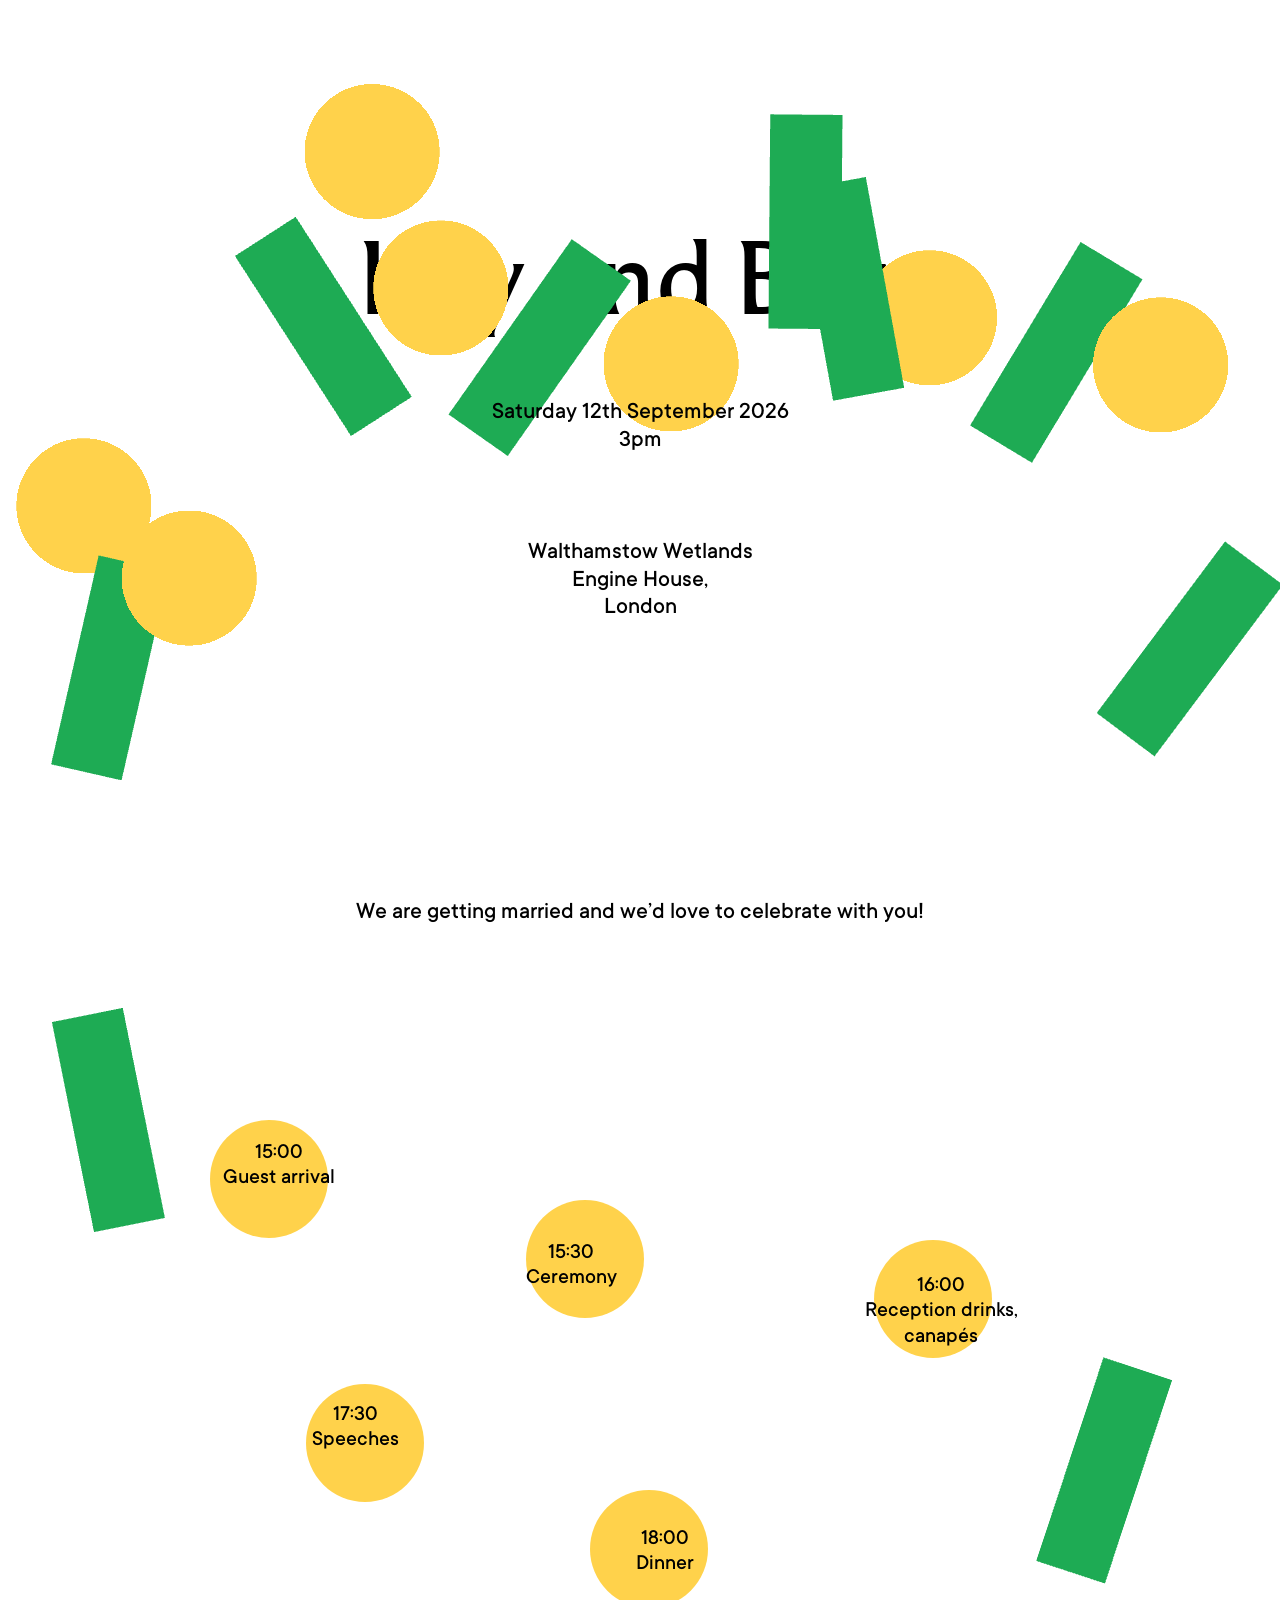
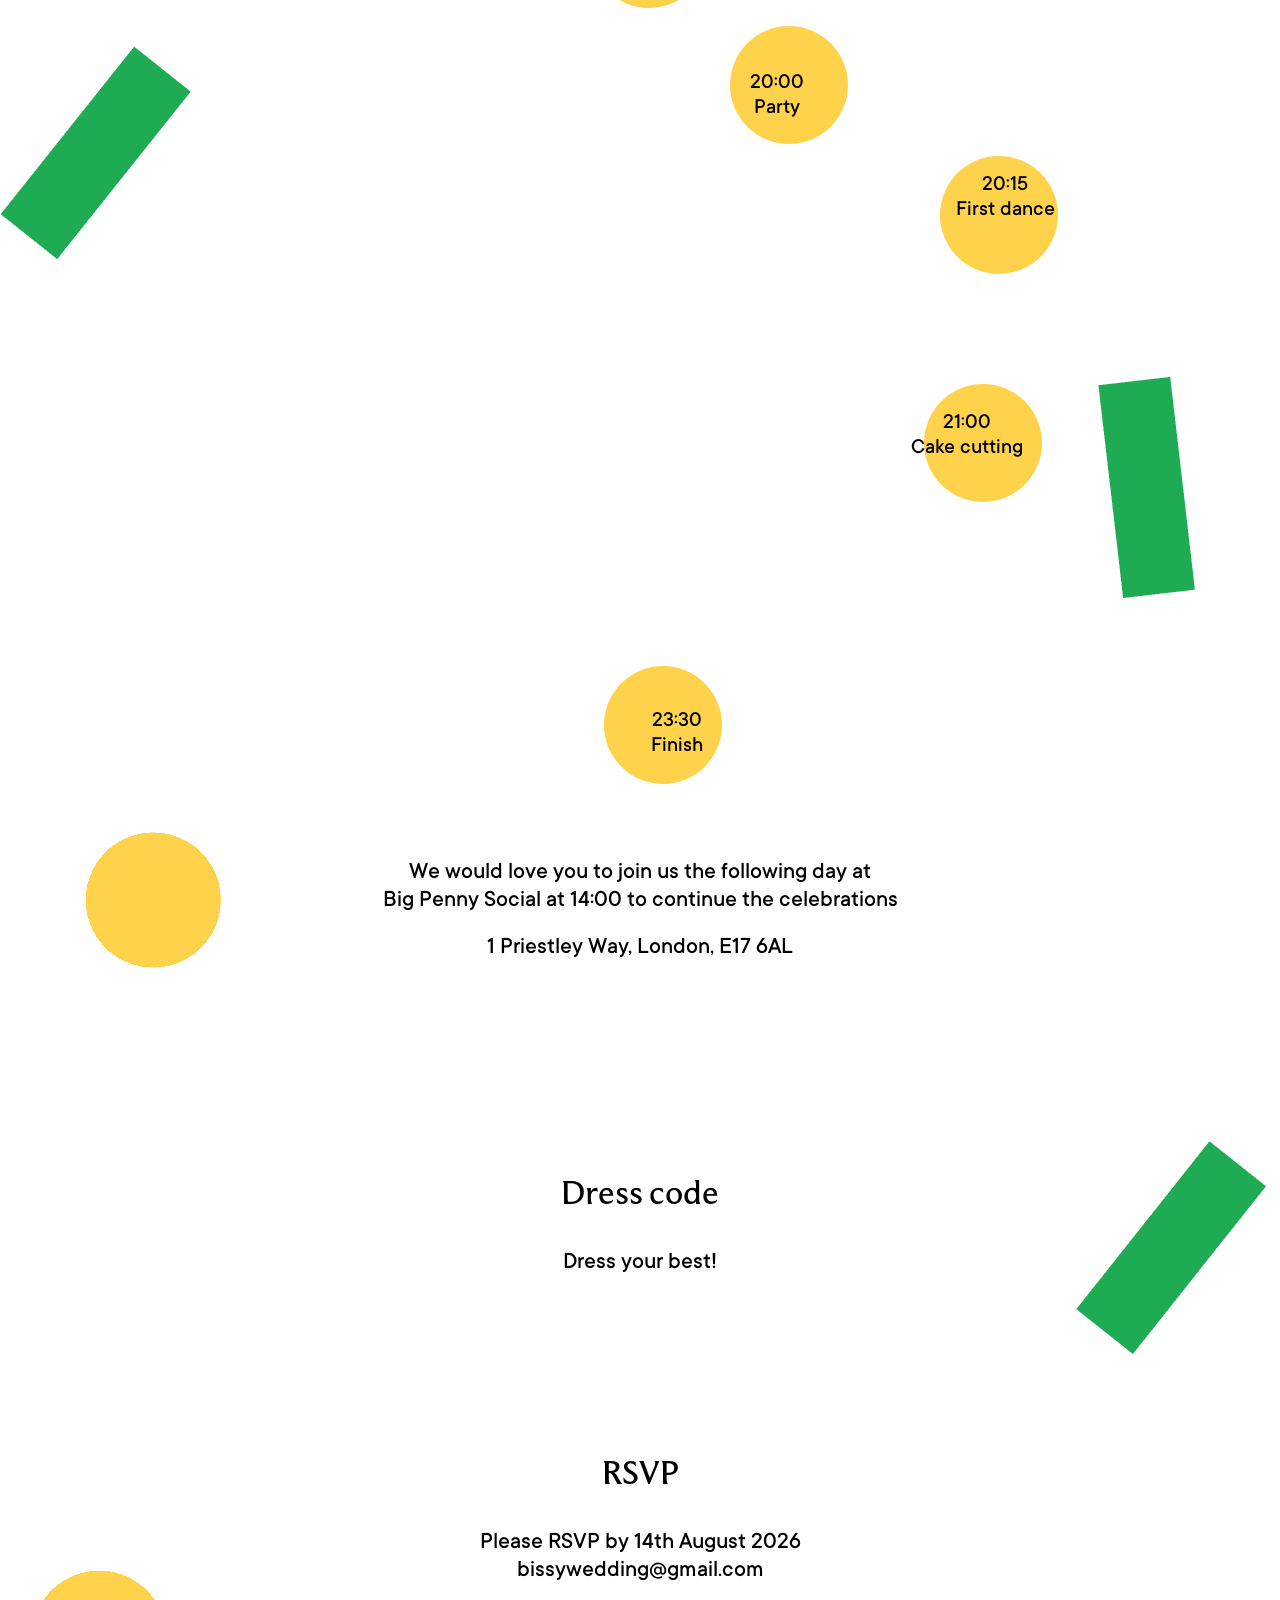
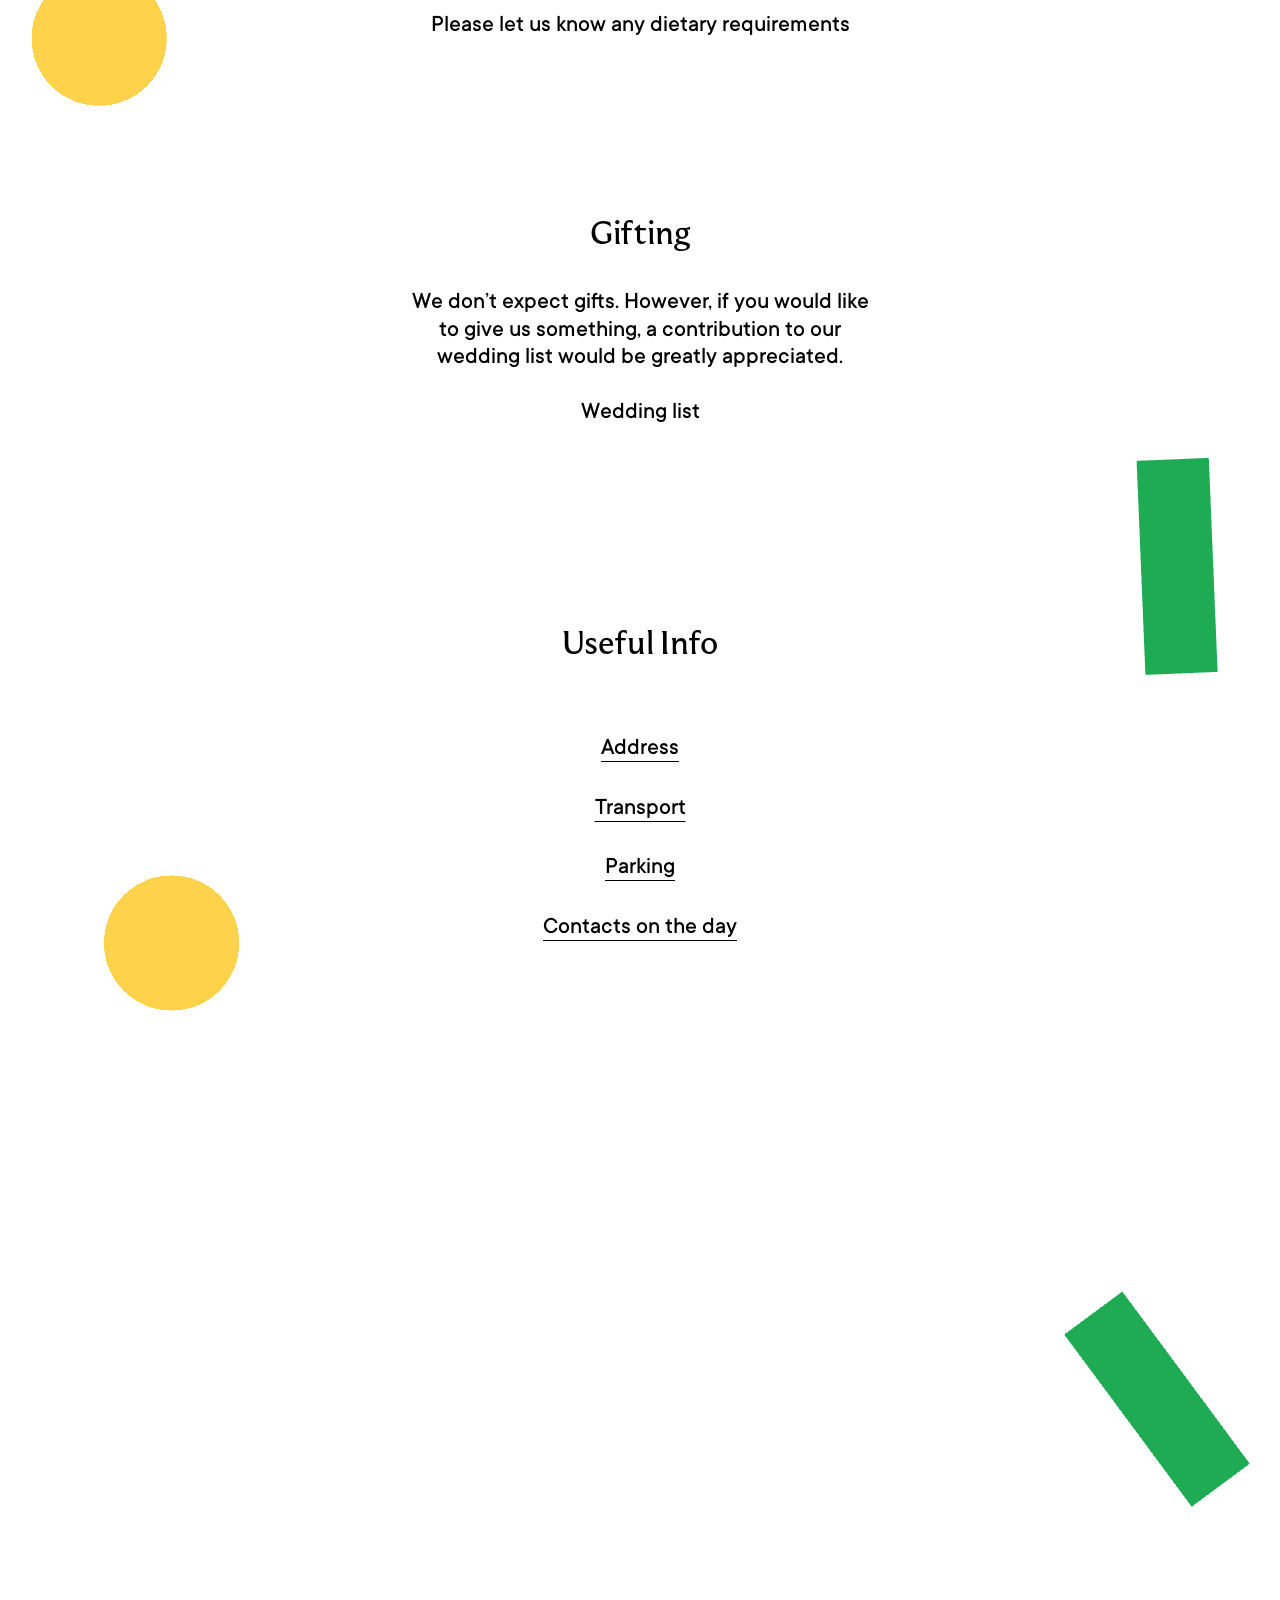
==== index.html @ bf0ad655 "first commit" ====
<!DOCTYPE html>
<html lang="en">
<head>
<meta charset="utf-8">
<meta name="viewport" content="width=1280">
<title>Issy and Billy</title>
<link rel="icon" href="data:image/svg+xml,%3Csvg xmlns='http://www.w3.org/2000/svg' viewBox='0 0 32 32'%3E%3Ccircle cx='16' cy='16' r='14' fill='rgb(255,210,75)'/%3E%3C/svg%3E">
<link rel="stylesheet" href="css/styles.css">
</head>
<body>
<div class="page">

  <div class="layer-title">
    <h1 class="type-display block">Issy and Billy</h1>
  </div>

  <div id="flip-layer"></div>

  <div class="layer-content">
    <div class="type-body block s-date">Saturday 12th September 2026
3pm</div>

    <div class="type-body block s-venue">Walthamstow Wetlands
Engine House,
London</div>

    <div class="type-body block s-intro">We are getting married and we’d love to celebrate with you!</div>

    <div class="schedule-dots">
      <div class="dot" style="left: calc(50% - 430px); top: 1120px"><div class="type-body" style="transform: translate(calc(-50% + 10px), calc(-50% - 12px))">15:00
Guest arrival</div></div>
      <div class="dot" style="left: calc(50% - 114px); top: 1200px"><div class="type-body" style="transform: translate(calc(-50% - 14px), calc(-50% + 8px))">15:30
Ceremony</div></div>
      <div class="dot" style="left: calc(50% + 234px); top: 1240px"><div class="type-body" style="transform: translate(calc(-50% + 8px), calc(-50% + 14px))">16:00
Reception drinks,
canapés</div></div>
      <div class="dot" style="left: calc(50% - 334px); top: 1384px"><div class="type-body" style="transform: translate(calc(-50% - 10px), calc(-50% - 14px))">17:30
Speeches</div></div>
      <div class="dot" style="left: calc(50% - 50px); top: 1490px"><div class="type-body" style="transform: translate(calc(-50% + 16px), calc(-50% + 4px))">18:00
Dinner</div></div>
      <div class="dot" style="left: calc(50% + 90px); top: 1626px"><div class="type-body" style="transform: translate(calc(-50% - 12px), calc(-50% + 12px))">20:00
Party</div></div>
      <div class="dot" style="left: calc(50% + 300px); top: 1756px"><div class="type-body" style="transform: translate(calc(-50% + 6px), calc(-50% - 16px))">20:15
First dance</div></div>
      <div class="dot" style="left: calc(50% + 284px); top: 1984px"><div class="type-body" style="transform: translate(calc(-50% - 16px), calc(-50% - 6px))">21:00
Cake cutting</div></div>
      <div class="dot" style="left: calc(50% - 36px); top: 2266px"><div class="type-body" style="transform: translate(calc(-50% + 14px), calc(-50% + 10px))">23:30
Finish</div></div>
    </div>

    <div class="type-body block s-nextday">We would love you to join us the following day at
Big Penny Social at 14:00 to continue the celebrations</div>

    <div class="type-body block s-nextday-address">1 Priestley Way, London, E17 6AL</div>

    <div class="type-heading block h-dresscode">Dress code</div>
    <div class="type-body block s-dresscode">Dress your best!</div>

    <div class="type-heading block h-rsvp">RSVP</div>
    <div class="type-body block s-rsvp">Please RSVP by 14th August 2026
<a href="mailto:bissywedding@gmail.com">bissywedding@gmail.com</a>

Please let us know any dietary requirements</div>

    <div class="type-heading block h-gifting">Gifting</div>
    <div class="type-body block s-gifting">We don’t expect gifts. However, if you would like
to give us something, a contribution to our
wedding list would be greatly appreciated.</div>
    <a href="#" class="type-body block s-weddinglist">Wedding list</a>

    <div class="type-heading block h-info">Useful Info</div>
    <div class="accordions">
      <details class="acc">
        <summary class="type-body">Address</summary>
        <div class="acc-body type-body">Walthamstow Wetlands
Engine House, London
N17 9NH</div>
      </details>
      <details class="acc">
        <summary class="type-body">Transport</summary>
        <div class="acc-body type-body">Train:
Tottenham Hale (13 min walk)
National Rail, Victoria Line

Blackhorse Road (16 min walk)
Victoria Line, Overground

Bus:
123, 230, N73</div>
      </details>
      <details class="acc">
        <summary class="type-body">Parking</summary>
        <div class="acc-body type-body">There is car park at the venue, though this
closes at 5pm.</div>
      </details>
      <details class="acc">
        <summary class="type-body">Contacts on the day</summary>
        <div class="acc-body type-body">George Metcalfe
07872614372

Victor Hwang
07950386560</div>
      </details>
    </div>
  </div>

</div>

<script src="vendor/three.min.js"></script>
<script src="js/confetti.js"></script>
</body>
</html>
---- css/styles.css ----
/* Issy & Billy — wedding site
   Tokens from the issy-billy-wedding design system. */

@font-face {
  font-family: 'Moulin';
  src: url('../assets/fonts/Moulin-Regular-Trial.otf') format('opentype');
  font-weight: 400;
  font-style: normal;
  font-display: swap;
}
@font-face {
  font-family: 'TT Commons';
  src: url('../assets/fonts/TT-Commons-Medium.otf') format('opentype');
  font-weight: 500;
  font-style: normal;
  font-display: swap;
}

:root {
  --color-black: rgb(0, 0, 0);
  --color-white: rgb(255, 255, 255);
  --color-confetti-yellow: rgb(255, 210, 75);
  --color-confetti-green: rgb(30, 171, 84);

  --font-display: 'Moulin', Georgia, serif;
  --font-body: 'TT Commons', -apple-system, BlinkMacSystemFont, 'Segoe UI', 'Helvetica Neue', Arial, sans-serif;
}

body {
  margin: 0;
  background: var(--color-white);
  font-family: var(--font-body);
  font-weight: 500;
  color: var(--color-black);
}

a { color: var(--color-black); text-decoration: none; }
a:hover { color: var(--color-confetti-green); }

.type-display {
  font-family: var(--font-display);
  font-weight: 400;
  font-size: 100px;
  line-height: 1;
}
.type-heading {
  font-family: var(--font-display);
  font-weight: 400;
  font-size: 32px;
  line-height: 1;
}
.type-body {
  font-family: var(--font-body);
  font-weight: 500;
  font-size: 24px;
  line-height: 1.15;
}

/* ---- page scaffold ---------------------------------------------------- */

.page {
  position: relative;
  width: 100%;
  height: 4980px;
  overflow: hidden;
}

/* hero title sits behind the confetti layer */
.layer-title {
  position: absolute;
  inset: 0;
  z-index: 1;
  pointer-events: none;
}

/* load sequence: white page, then the text fades in */
.layer-title,
.layer-content {
  opacity: 0;
  animation: fade-in 0.9s ease 0.25s forwards;
}
@keyframes fade-in {
  to { opacity: 1; }
}
@media (prefers-reduced-motion: reduce) {
  .layer-title,
  .layer-content { opacity: 1; animation: none; }
}

/* confetti canvas: anchored to the page, scrolls with it, sits above the title */
#flip-layer {
  position: absolute;
  inset: 0;
  z-index: 2;
  pointer-events: none;
  overflow: hidden;
}

/* all copy sits above the confetti; only links take the pointer */
.layer-content {
  position: absolute;
  inset: 0;
  z-index: 3;
  pointer-events: none;
}
.layer-content a { pointer-events: auto; }

/* ---- positioned copy --------------------------------------------------- */

.block {
  position: absolute;
  left: 0;
  right: 0;
  text-align: center;
  white-space: pre-line;
}

h1.type-display { top: 238px; margin: 0; }
.s-date      { top: 400px; }
.s-venue     { top: 540px; }
.s-intro     { top: 900px; }
.s-nextday   { top: 2460px; }
.s-nextday-address { top: 2535px; }
.h-dresscode { top: 2780px; }
.s-dresscode { top: 2850px; }
.h-rsvp      { top: 3060px; }
.s-rsvp      { top: 3130px; }
.h-gifting   { top: 3420px; }
.s-gifting   { top: 3490px; }
.s-weddinglist { top: 3600px; }
.h-info      { top: 3830px; }

/* ---- useful info accordions --------------------------------------------- */

:root { interpolate-size: allow-keywords; }

.accordions {
  position: absolute;
  left: 0;
  right: 0;
  top: 3920px;
  width: 560px;
  margin: 0 auto;
  pointer-events: auto;
}

.acc summary {
  list-style: none;
  cursor: pointer;
  text-align: center;
  padding: 16px 0;
  text-decoration: underline;
  text-decoration-thickness: 1px;
  text-underline-offset: 7px;
}
.acc summary::-webkit-details-marker { display: none; }
.acc summary:hover { color: var(--color-confetti-green); }

.acc-body {
  text-align: center;
  white-space: pre-line;
  padding: 14px 0 30px;
}

/* animated open/collapse where supported; instant elsewhere */
.acc::details-content {
  block-size: 0;
  overflow: hidden;
  transition: block-size 0.3s ease, content-visibility 0.3s allow-discrete;
}
.acc[open]::details-content { block-size: auto; }

/* ---- schedule: staggered yellow dots ------------------------------------ */

.schedule-dots .dot {
  position: absolute;
  width: 118px;
  height: 118px;
  border-radius: 50%;
  background: var(--color-confetti-yellow);
}
.schedule-dots .dot .type-body {
  position: absolute;
  left: 50%;
  top: 50%;
  width: 190px;
  text-align: center;
  font-size: 22px;
  white-space: pre-line;
}
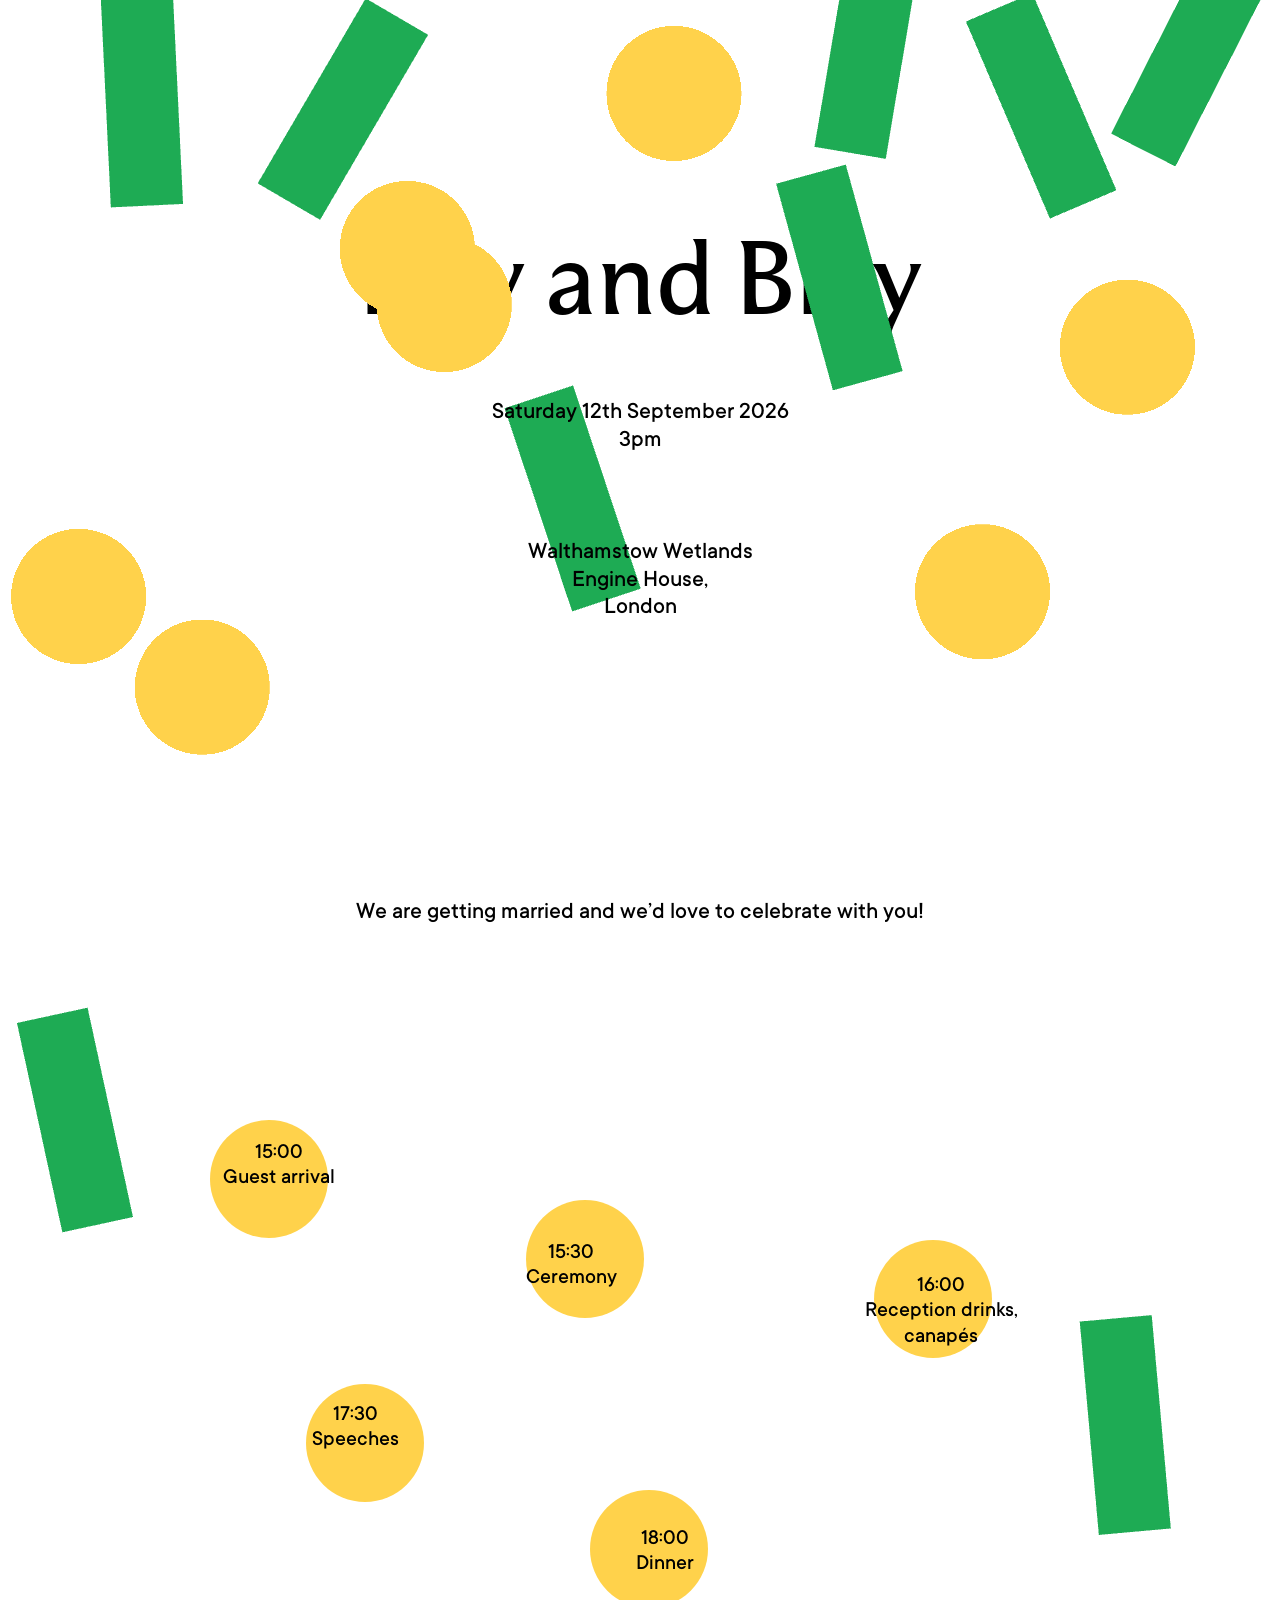
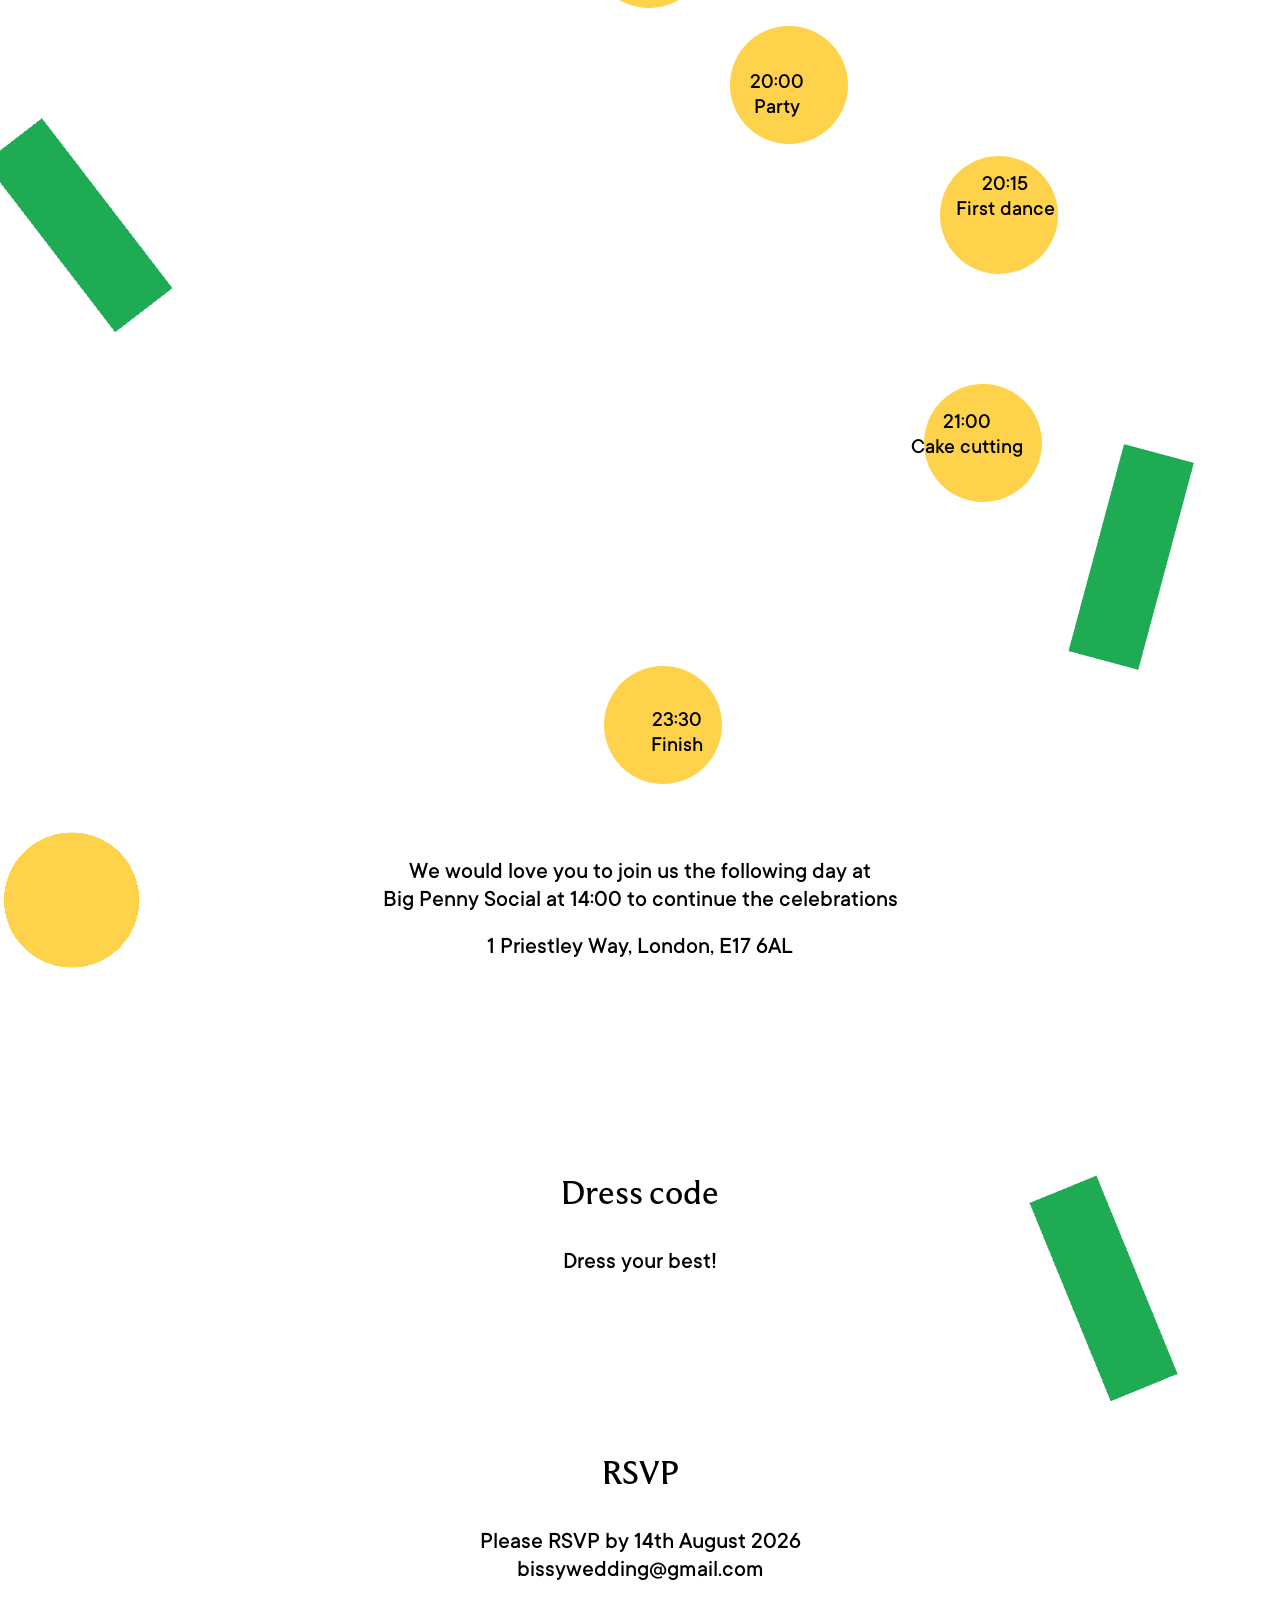
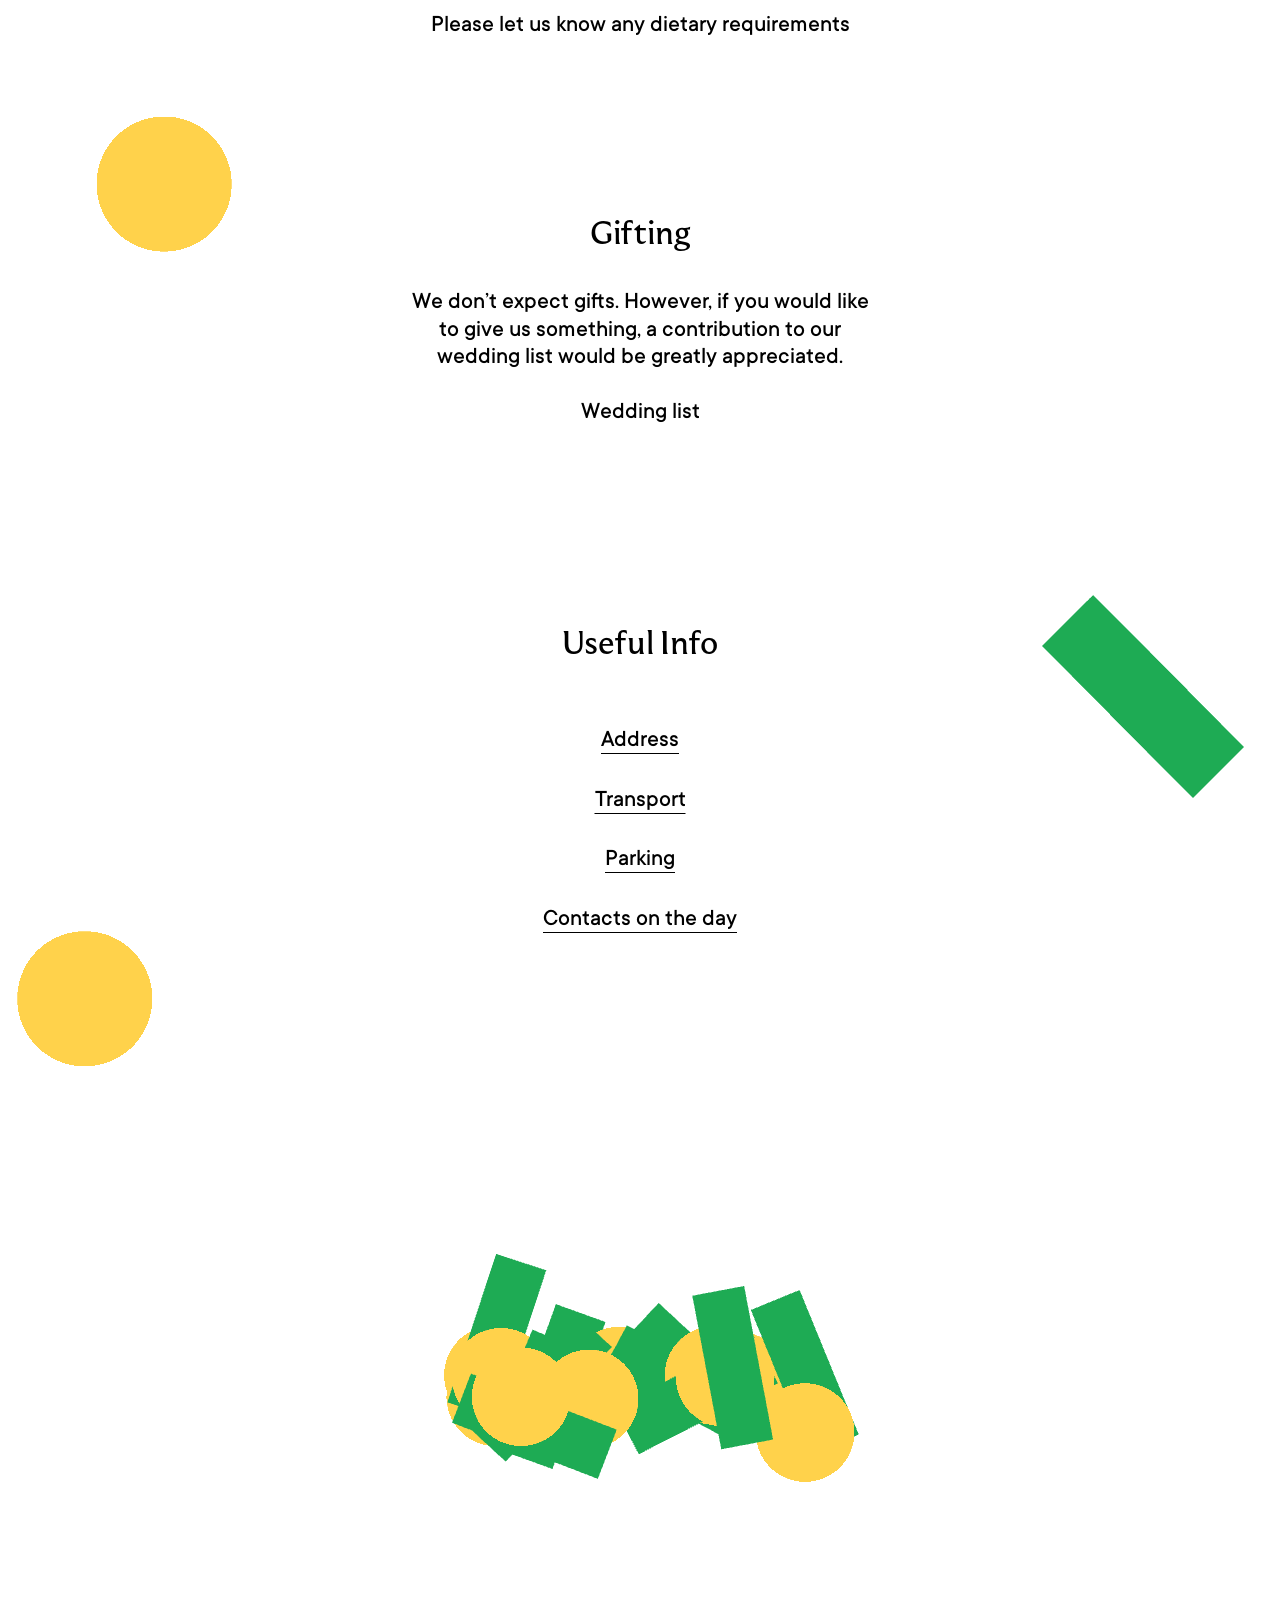
==== commit 5ee4dcc8: "speed improvements" ====
--- a/index.html
+++ b/index.html
@@ -2,9 +2,11 @@
 <html lang="en">
 <head>
 <meta charset="utf-8">
-<meta name="viewport" content="width=1280">
+<meta name="viewport" content="width=device-width, initial-scale=1">
 <title>Issy and Billy</title>
 <link rel="icon" href="data:image/svg+xml,%3Csvg xmlns='http://www.w3.org/2000/svg' viewBox='0 0 32 32'%3E%3Ccircle cx='16' cy='16' r='14' fill='rgb(255,210,75)'/%3E%3C/svg%3E">
+<link rel="preload" href="assets/fonts/Moulin-Regular-Trial.otf" as="font" type="font/otf" crossorigin>
+<link rel="preload" href="assets/fonts/TT-Commons-Medium.otf" as="font" type="font/otf" crossorigin>
 <link rel="stylesheet" href="css/styles.css">
 </head>
 <body>
@@ -68,6 +70,7 @@
 wedding list would be greatly appreciated.</div>
     <a href="#" class="type-body block s-weddinglist">Wedding list</a>
 
+    <div class="tail">
     <div class="type-heading block h-info">Useful Info</div>
     <div class="accordions">
       <details class="acc">
@@ -102,6 +105,12 @@
 07950386560</div>
       </details>
     </div>
+
+    </div>
+  </div>
+
+  <div class="footer">
+    <div class="footer-message type-body"><span>We’re excited to celebrate with you!</span></div>
   </div>
 
 </div>
--- a/css/styles.css
+++ b/css/styles.css
@@ -40,7 +40,7 @@
 .type-display {
   font-family: var(--font-display);
   font-weight: 400;
-  font-size: 100px;
+  font-size: clamp(40px, 12.5vw, 100px);
   line-height: 1;
 }
 .type-heading {
@@ -61,7 +61,6 @@
 .page {
   position: relative;
   width: 100%;
-  height: 4980px;
   overflow: hidden;
 }
 
@@ -75,7 +74,8 @@
 
 /* load sequence: white page, then the text fades in */
 .layer-title,
-.layer-content {
+.layer-content,
+.footer {
   opacity: 0;
   animation: fade-in 0.9s ease 0.25s forwards;
 }
@@ -84,10 +84,12 @@
 }
 @media (prefers-reduced-motion: reduce) {
   .layer-title,
-  .layer-content { opacity: 1; animation: none; }
-}
-
-/* confetti canvas: anchored to the page, scrolls with it, sits above the title */
+  .layer-content,
+  .footer { opacity: 1; animation: none; }
+}
+
+/* confetti canvas: one canvas anchored to the whole page, scrolls with it,
+   sits above the title and footer message but below the rest of the copy */
 #flip-layer {
   position: absolute;
   inset: 0;
@@ -96,11 +98,30 @@
   overflow: hidden;
 }
 
-/* all copy sits above the confetti; only links take the pointer */
+/* ---- footer: confetti pile hiding the sign-off message ------------------ */
+
+/* z-index 1 keeps the message under the canvas, like the hero title */
+.footer {
+  position: relative;
+  z-index: 1;
+  height: 740px;
+}
+.footer-message {
+  position: absolute;
+  left: 0;
+  right: 0;
+  top: 58%;
+  transform: translateY(-50%);
+  text-align: center;
+}
+
+/* all copy sits above the confetti; only links take the pointer.
+   In flow (not absolute) so the tail section drives the page height:
+   the fixed-position blocks hang from padding-top, the tail flows after it. */
 .layer-content {
-  position: absolute;
-  inset: 0;
+  position: relative;
   z-index: 3;
+  padding-top: 3830px;
   pointer-events: none;
 }
 .layer-content a { pointer-events: auto; }
@@ -128,19 +149,17 @@
 .h-gifting   { top: 3420px; }
 .s-gifting   { top: 3490px; }
 .s-weddinglist { top: 3600px; }
-.h-info      { top: 3830px; }
+/* tail: Useful Info + accordions + confetti pile flow together, so opening
+   an accordion pushes the pile down instead of leaving a fixed gap */
+.tail .block { position: static; }
 
 /* ---- useful info accordions --------------------------------------------- */
 
 :root { interpolate-size: allow-keywords; }
 
 .accordions {
-  position: absolute;
-  left: 0;
-  right: 0;
-  top: 3920px;
   width: 560px;
-  margin: 0 auto;
+  margin: 50px auto 0;
   pointer-events: auto;
 }
 
@@ -188,3 +207,68 @@
   font-size: 22px;
   white-space: pre-line;
 }
+
+/* ---- mobile ------------------------------------------------------------- */
+
+@media (max-width: 700px) {
+  .type-heading { font-size: 26px; }
+  .type-body { font-size: 17px; }
+
+  /* the page becomes a flowing column instead of a fixed-height canvas */
+  .page { height: auto; }
+  h1.type-display { top: 140px; }
+
+  .layer-content {
+    position: relative;
+    inset: auto;
+    z-index: 3;
+    padding: 260px 24px 90px;
+    display: flex;
+    flex-direction: column;
+    align-items: center;
+  }
+  .block { position: static; }
+  .tail { display: contents; } /* children join the flex column directly */
+
+  .s-venue { margin-top: 28px; }
+  .s-intro { margin-top: 90px; max-width: 320px; }
+  .s-nextday { margin-top: 70px; max-width: 340px; }
+  .s-nextday-address { margin-top: 16px; }
+  .h-dresscode, .h-rsvp, .h-gifting, .h-info { margin-top: 95px; }
+  .s-dresscode, .s-rsvp, .s-gifting { margin-top: 20px; }
+  .s-weddinglist { margin-top: 20px; }
+
+  /* schedule dots stack in flow with a gentle left/right stagger */
+  .schedule-dots {
+    display: flex;
+    flex-direction: column;
+    align-items: center;
+    gap: 26px;
+    margin: 70px 0 0;
+  }
+  .schedule-dots .dot {
+    position: relative;
+    left: 0 !important;
+    top: 0 !important;
+    width: 100px;
+    height: 100px;
+    flex: none;
+  }
+  .schedule-dots .dot .type-body { font-size: 15px; width: 140px; }
+  .schedule-dots .dot:nth-child(odd) { transform: translateX(-68px); }
+  .schedule-dots .dot:nth-child(even) { transform: translateX(68px); }
+  .schedule-dots .dot:nth-child(3n) { transform: translateX(22px); }
+
+  .accordions {
+    position: static;
+    width: 100%;
+    max-width: 560px;
+    margin: 20px auto 0;
+  }
+
+  .footer { height: 580px; }
+  .footer-message {
+    max-width: 240px;
+    margin: 0 auto;
+  }
+}
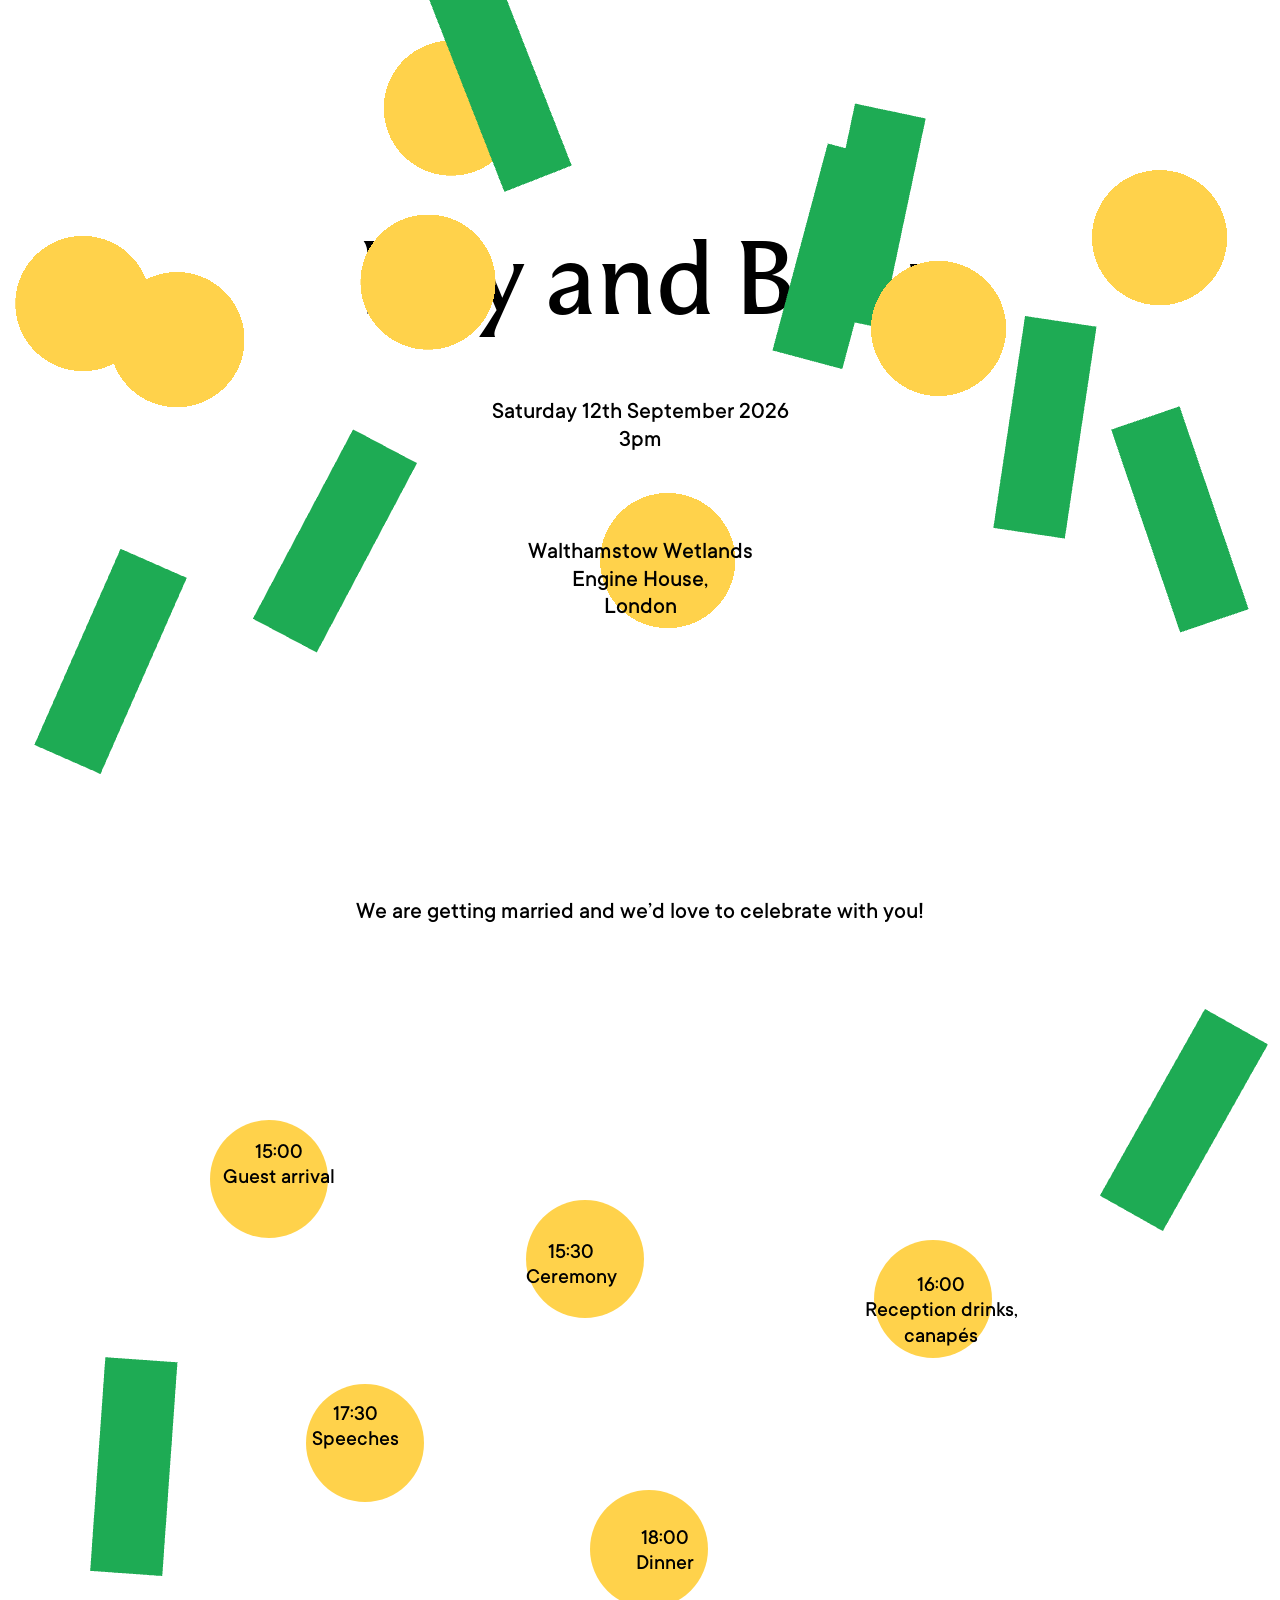
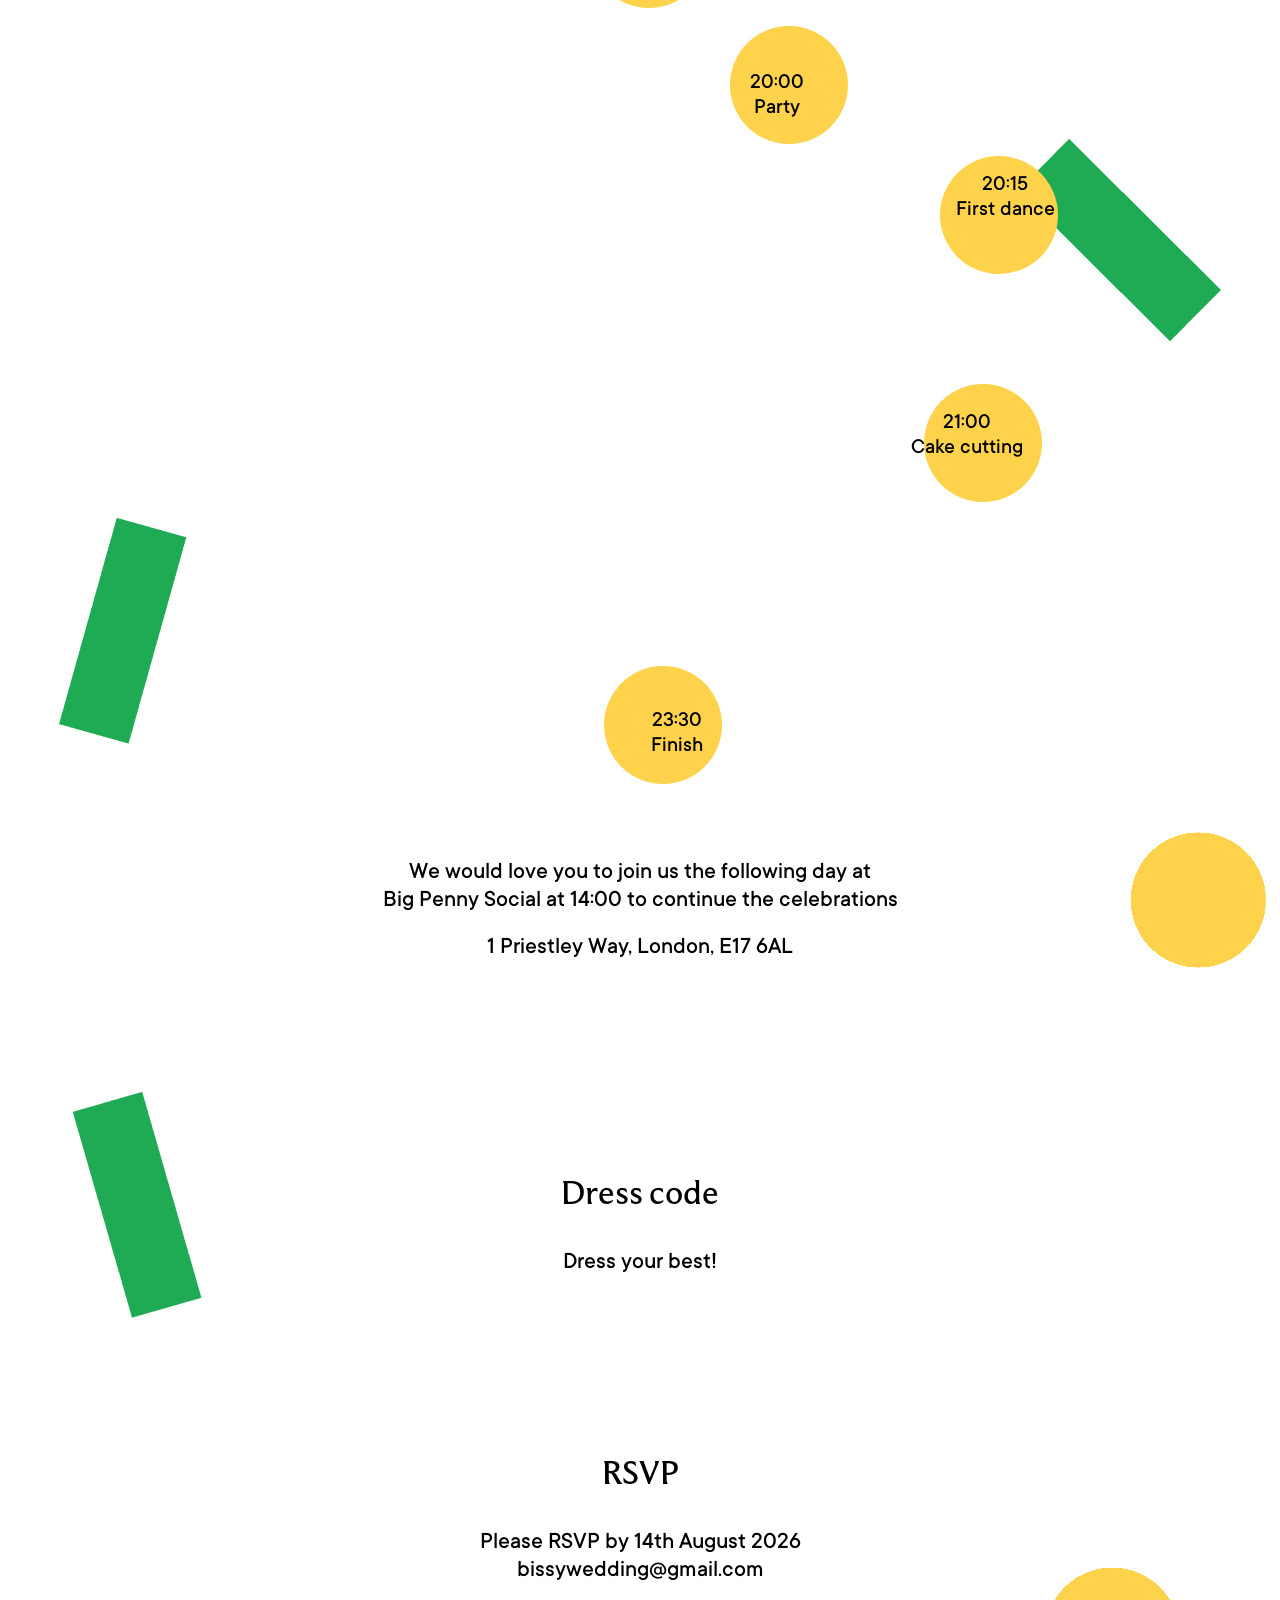
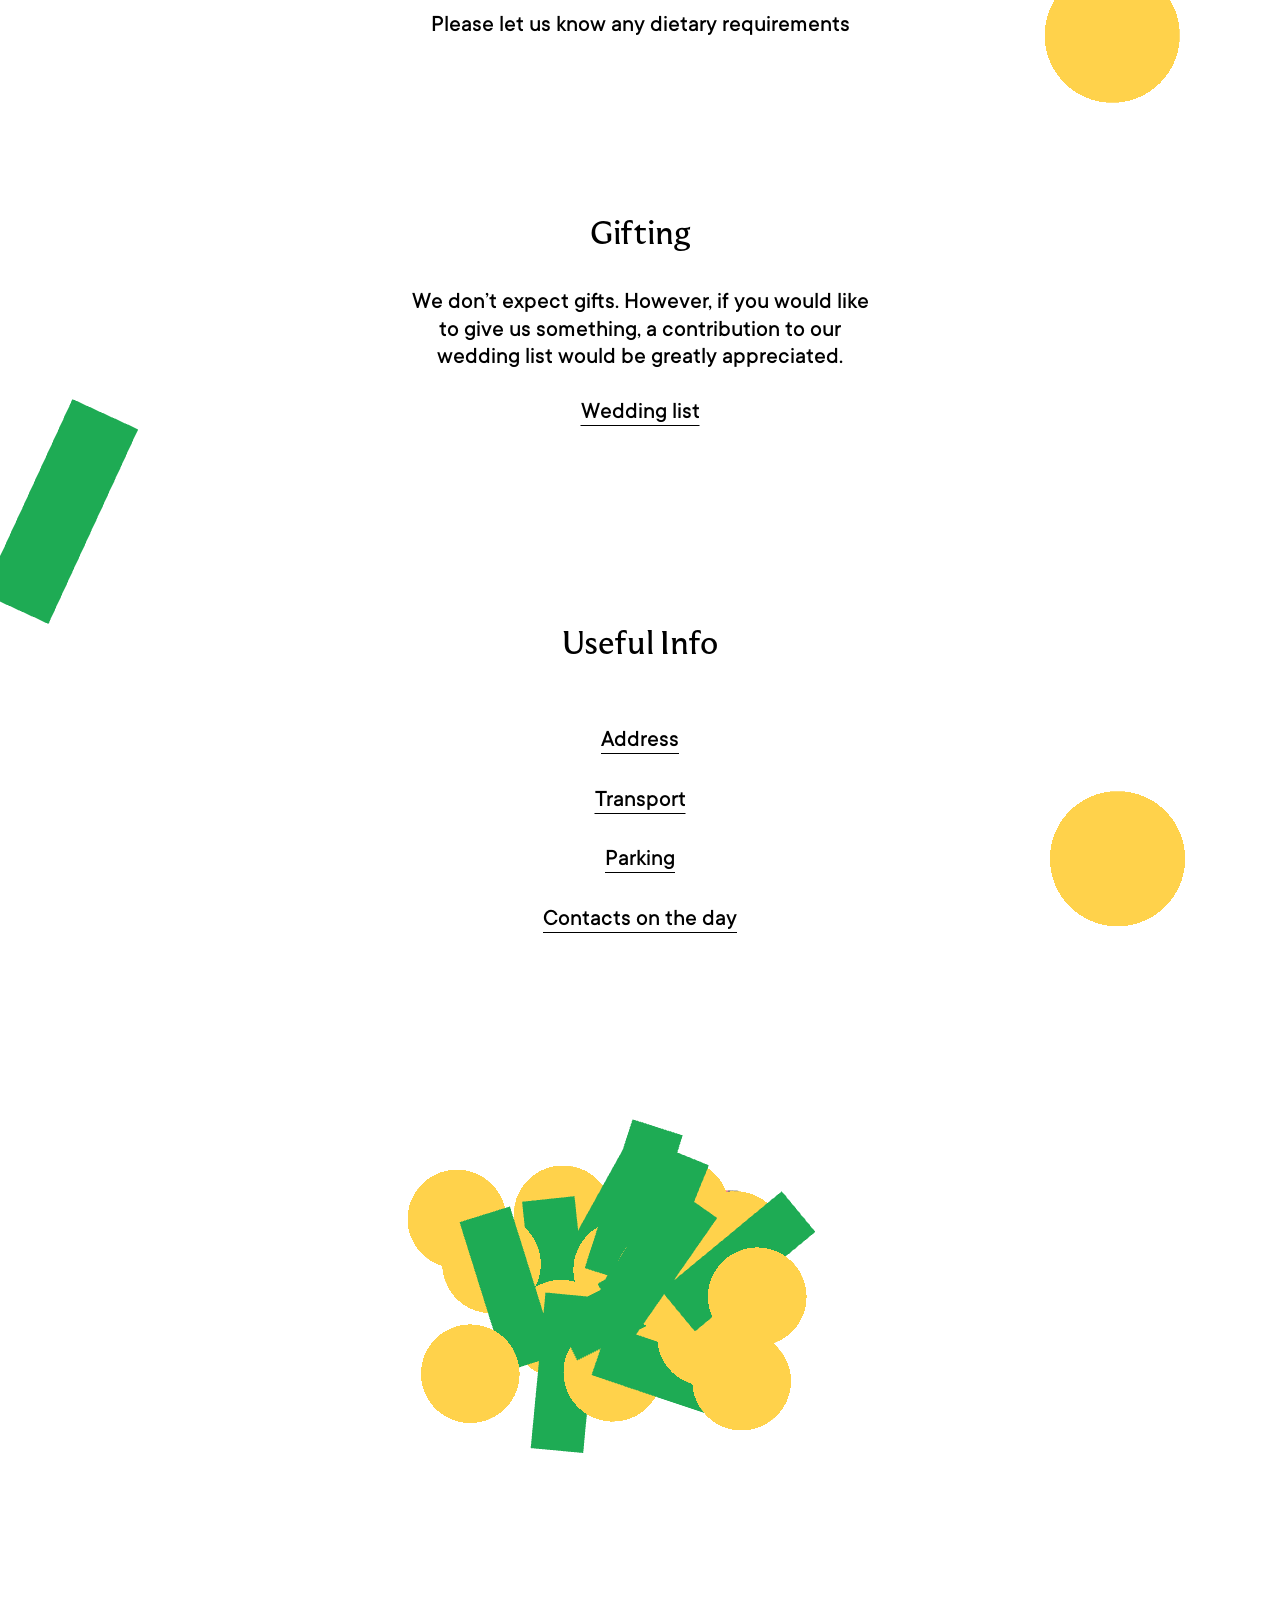
==== commit c7b1076b: "Mobile layout fixes, responsive dot scatter, footer photo, click-to-scatter - Center the hero title " ====
--- a/index.html
+++ b/index.html
@@ -29,24 +29,24 @@
     <div class="type-body block s-intro">We are getting married and we’d love to celebrate with you!</div>
 
     <div class="schedule-dots">
-      <div class="dot" style="left: calc(50% - 430px); top: 1120px"><div class="type-body" style="transform: translate(calc(-50% + 10px), calc(-50% - 12px))">15:00
+      <div class="dot" style="left: calc(50% - var(--su) * 43); top: 1120px"><div class="type-body" style="transform: translate(calc(-50% + 10px), calc(-50% - 12px))">15:00
 Guest arrival</div></div>
-      <div class="dot" style="left: calc(50% - 114px); top: 1200px"><div class="type-body" style="transform: translate(calc(-50% - 14px), calc(-50% + 8px))">15:30
+      <div class="dot" style="left: calc(50% - var(--su) * 11.4); top: 1200px"><div class="type-body" style="transform: translate(calc(-50% - 14px), calc(-50% + 8px))">15:30
 Ceremony</div></div>
-      <div class="dot" style="left: calc(50% + 234px); top: 1240px"><div class="type-body" style="transform: translate(calc(-50% + 8px), calc(-50% + 14px))">16:00
+      <div class="dot" style="left: calc(50% + var(--su) * 23.4); top: 1240px"><div class="type-body" style="transform: translate(calc(-50% + 8px), calc(-50% + 14px))">16:00
 Reception drinks,
 canapés</div></div>
-      <div class="dot" style="left: calc(50% - 334px); top: 1384px"><div class="type-body" style="transform: translate(calc(-50% - 10px), calc(-50% - 14px))">17:30
+      <div class="dot" style="left: calc(50% - var(--su) * 33.4); top: 1384px"><div class="type-body" style="transform: translate(calc(-50% - 10px), calc(-50% - 14px))">17:30
 Speeches</div></div>
-      <div class="dot" style="left: calc(50% - 50px); top: 1490px"><div class="type-body" style="transform: translate(calc(-50% + 16px), calc(-50% + 4px))">18:00
+      <div class="dot" style="left: calc(50% - var(--su) * 5); top: 1490px"><div class="type-body" style="transform: translate(calc(-50% + 16px), calc(-50% + 4px))">18:00
 Dinner</div></div>
-      <div class="dot" style="left: calc(50% + 90px); top: 1626px"><div class="type-body" style="transform: translate(calc(-50% - 12px), calc(-50% + 12px))">20:00
+      <div class="dot" style="left: calc(50% + var(--su) * 9); top: 1626px"><div class="type-body" style="transform: translate(calc(-50% - 12px), calc(-50% + 12px))">20:00
 Party</div></div>
-      <div class="dot" style="left: calc(50% + 300px); top: 1756px"><div class="type-body" style="transform: translate(calc(-50% + 6px), calc(-50% - 16px))">20:15
+      <div class="dot" style="left: calc(50% + var(--su) * 30); top: 1756px"><div class="type-body" style="transform: translate(calc(-50% + 6px), calc(-50% - 16px))">20:15
 First dance</div></div>
-      <div class="dot" style="left: calc(50% + 284px); top: 1984px"><div class="type-body" style="transform: translate(calc(-50% - 16px), calc(-50% - 6px))">21:00
+      <div class="dot" style="left: calc(50% + var(--su) * 28.4); top: 1984px"><div class="type-body" style="transform: translate(calc(-50% - 16px), calc(-50% - 6px))">21:00
 Cake cutting</div></div>
-      <div class="dot" style="left: calc(50% - 36px); top: 2266px"><div class="type-body" style="transform: translate(calc(-50% + 14px), calc(-50% + 10px))">23:30
+      <div class="dot" style="left: calc(50% - var(--su) * 3.6); top: 2266px"><div class="type-body" style="transform: translate(calc(-50% + 14px), calc(-50% + 10px))">23:30
 Finish</div></div>
     </div>
 
@@ -110,7 +110,8 @@
   </div>
 
   <div class="footer">
-    <div class="footer-message type-body"><span>We’re excited to celebrate with you!</span></div>
+    <img class="footer-photo" src="assets/images/beau-on-bike.jpg" alt="Beau in a yellow raincoat sitting on a motorbike" width="640" height="492" loading="lazy">
+    <div class="footer-message type-body"><span>Vroom vroom see you there!</span></div>
   </div>
 
 </div>
--- a/css/styles.css
+++ b/css/styles.css
@@ -113,6 +113,17 @@
   top: 58%;
   transform: translateY(-50%);
   text-align: center;
+  font-size: 18px;
+}
+/* small photo tucked behind the confetti pile, just above the sign-off */
+.footer-photo {
+  position: absolute;
+  left: 50%;
+  top: 58%;
+  transform: translate(-50%, calc(-100% - 36px));
+  width: 200px;
+  height: auto;
+  border-radius: 4px;
 }
 
 /* all copy sits above the confetti; only links take the pointer.
@@ -148,7 +159,12 @@
 .s-rsvp      { top: 3130px; }
 .h-gifting   { top: 3420px; }
 .s-gifting   { top: 3490px; }
-.s-weddinglist { top: 3600px; }
+.s-weddinglist {
+  top: 3600px;
+  text-decoration: underline;
+  text-decoration-thickness: 1px;
+  text-underline-offset: 7px;
+}
 /* tail: Useful Info + accordions + confetti pile flow together, so opening
    an accordion pushes the pile down instead of leaving a fixed gap */
 .tail .block { position: static; }
@@ -191,6 +207,13 @@
 
 /* ---- schedule: staggered yellow dots ------------------------------------ */
 
+/* horizontal scatter in "spread units": 10px at full width, shrinking
+   linearly below ~980px viewport so the outermost dots and their labels
+   never get clipped at the page edges */
+.schedule-dots {
+  --su: min(10px, calc((50vw - 190px) / 30));
+}
+
 .schedule-dots .dot {
   position: absolute;
   width: 118px;
@@ -216,13 +239,21 @@
 
   /* the page becomes a flowing column instead of a fixed-height canvas */
   .page { height: auto; }
-  h1.type-display { top: 140px; }
+  /* the `.block { position: static }` rule below would otherwise pin the
+     title to the page top; keep it absolute, centered in the first viewport */
+  h1.type-display {
+    position: absolute;
+    top: 50vh;
+    top: 50svh;
+    transform: translateY(-50%);
+  }
 
   .layer-content {
     position: relative;
     inset: auto;
     z-index: 3;
-    padding: 260px 24px 90px;
+    padding: calc(50vh + 90px) 24px 90px;
+    padding-top: calc(50svh + 90px);
     display: flex;
     flex-direction: column;
     align-items: center;
@@ -231,7 +262,12 @@
   .tail { display: contents; } /* children join the flex column directly */
 
   .s-venue { margin-top: 28px; }
-  .s-intro { margin-top: 90px; max-width: 320px; }
+  /* enough margin that the intro lands past the first viewport */
+  .s-intro {
+    margin-top: calc(50vh - 180px);
+    margin-top: max(90px, calc(50svh - 180px));
+    max-width: 320px;
+  }
   .s-nextday { margin-top: 70px; max-width: 340px; }
   .s-nextday-address { margin-top: 16px; }
   .h-dresscode, .h-rsvp, .h-gifting, .h-info { margin-top: 95px; }
@@ -250,14 +286,14 @@
     position: relative;
     left: 0 !important;
     top: 0 !important;
-    width: 100px;
-    height: 100px;
+    width: 72px;
+    height: 72px;
     flex: none;
   }
-  .schedule-dots .dot .type-body { font-size: 15px; width: 140px; }
-  .schedule-dots .dot:nth-child(odd) { transform: translateX(-68px); }
-  .schedule-dots .dot:nth-child(even) { transform: translateX(68px); }
-  .schedule-dots .dot:nth-child(3n) { transform: translateX(22px); }
+  .schedule-dots .dot .type-body { font-size: 15px; width: 130px; }
+  .schedule-dots .dot:nth-child(odd) { transform: translateX(-56px); }
+  .schedule-dots .dot:nth-child(even) { transform: translateX(56px); }
+  .schedule-dots .dot:nth-child(3n) { transform: translateX(20px); }
 
   .accordions {
     position: static;
@@ -270,5 +306,7 @@
   .footer-message {
     max-width: 240px;
     margin: 0 auto;
-  }
-}
+    font-size: 14px;
+  }
+  .footer-photo { width: 160px; }
+}
